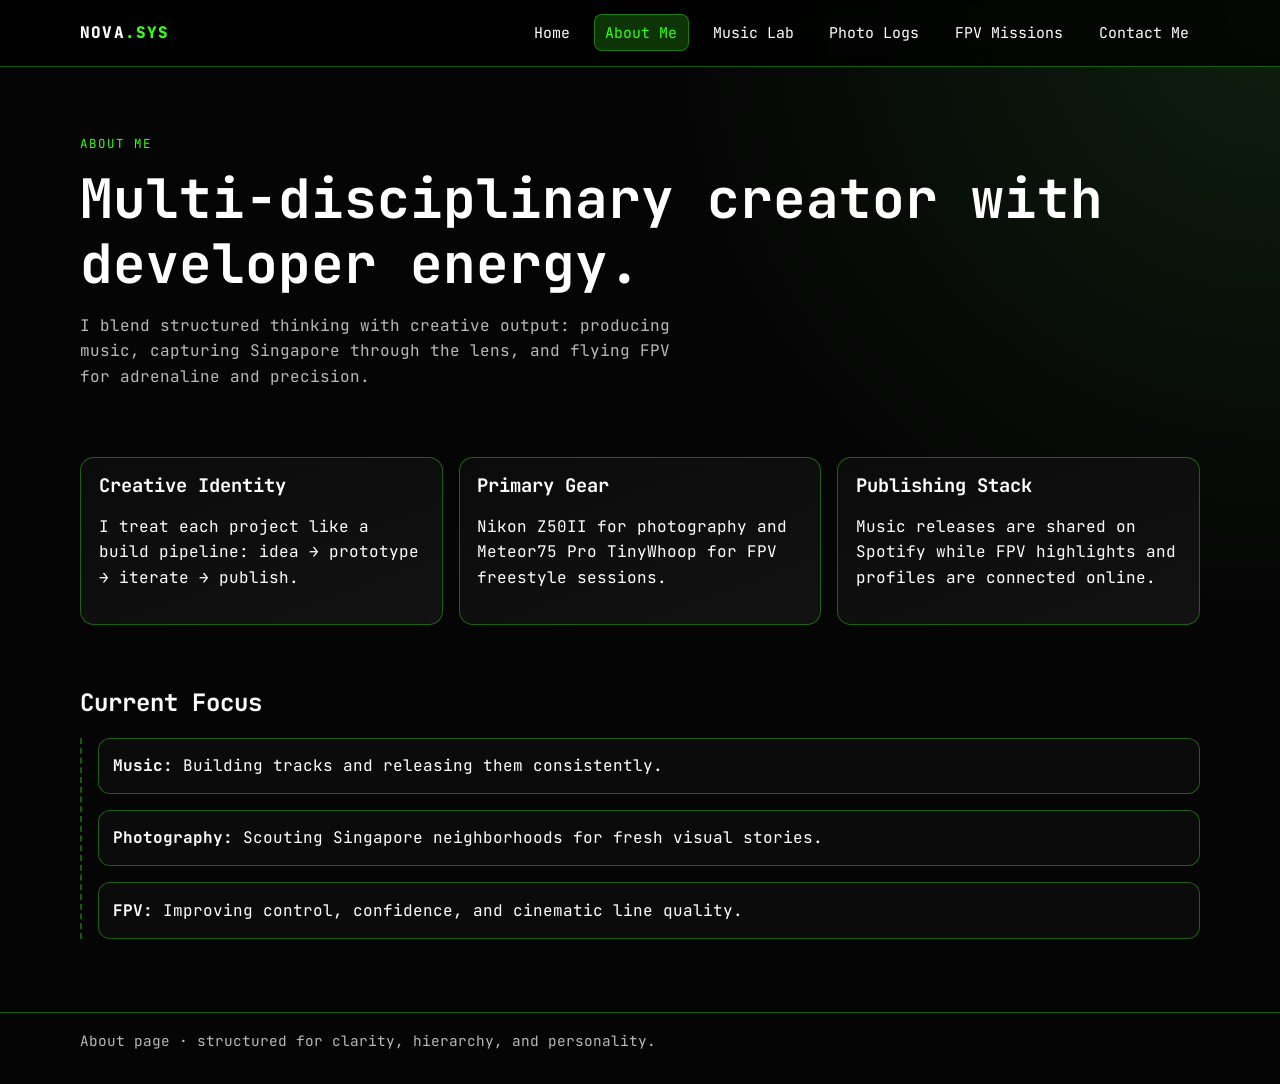
==== about.html @ 656d1f1f "Create multi-page developer-themed portfolio website" ====
<!doctype html>
<html lang="en">
  <head>
    <meta charset="UTF-8" />
    <meta name="viewport" content="width=device-width, initial-scale=1.0" />
    <title>Nova Dev Hub | About Me</title>
    <link rel="preconnect" href="https://fonts.googleapis.com" />
    <link rel="preconnect" href="https://fonts.gstatic.com" crossorigin />
    <link
      href="https://fonts.googleapis.com/css2?family=JetBrains+Mono:wght@400;700;800&display=swap"
      rel="stylesheet"
    />
    <link rel="stylesheet" href="styles.css" />
  </head>
  <body>
    <nav class="top-nav">
      <div class="container nav-inner">
        <a class="brand" href="index.html">NOVA<span>.SYS</span></a>
        <ul class="nav-links">
          <li><a href="index.html">Home</a></li>
          <li><a class="active" href="about.html">About Me</a></li>
          <li><a href="music.html">Music Lab</a></li>
          <li><a href="photography.html">Photo Logs</a></li>
          <li><a href="fpv.html">FPV Missions</a></li>
          <li><a href="contact.html">Contact Me</a></li>
        </ul>
      </div>
    </nav>

    <main class="container">
      <header class="page-header reveal">
        <p class="eyebrow">About me</p>
        <h1>Multi-disciplinary creator with developer energy.</h1>
        <p class="subtitle">
          I blend structured thinking with creative output: producing music, capturing Singapore through the lens,
          and flying FPV for adrenaline and precision.
        </p>
      </header>

      <section class="section grid-3">
        <article class="card reveal">
          <h3>Creative Identity</h3>
          <p>I treat each project like a build pipeline: idea → prototype → iterate → publish.</p>
        </article>
        <article class="card reveal">
          <h3>Primary Gear</h3>
          <p>Nikon Z50II for photography and Meteor75 Pro TinyWhoop for FPV freestyle sessions.</p>
        </article>
        <article class="card reveal">
          <h3>Publishing Stack</h3>
          <p>Music releases are shared on Spotify while FPV highlights and profiles are connected online.</p>
        </article>
      </section>

      <section class="section reveal">
        <h2>Current Focus</h2>
        <div class="timeline">
          <div class="item">
            <strong>Music:</strong> Building tracks and releasing them consistently.
          </div>
          <div class="item">
            <strong>Photography:</strong> Scouting Singapore neighborhoods for fresh visual stories.
          </div>
          <div class="item">
            <strong>FPV:</strong> Improving control, confidence, and cinematic line quality.
          </div>
        </div>
      </section>
    </main>

    <footer>
      <div class="container footer-inner">About page · structured for clarity, hierarchy, and personality.</div>
    </footer>
    <script src="script.js"></script>
  </body>
</html>
---- styles.css ----
:root {
  --bg: #050505;
  --panel: #0b0b0b;
  --panel-2: #121212;
  --text: #ffffff;
  --muted: #b8b8b8;
  --neon: #39ff14;
  --neon-soft: rgba(57, 255, 20, 0.2);
  --border: rgba(57, 255, 20, 0.35);
  --max-width: 1120px;
}

* {
  box-sizing: border-box;
}

html,
body {
  margin: 0;
  padding: 0;
  background: radial-gradient(circle at top right, #0f1f0f 0%, var(--bg) 36%);
  color: var(--text);
  font-family: "JetBrains Mono", monospace;
  line-height: 1.6;
  scroll-behavior: smooth;
}

body {
  min-height: 100vh;
}

a {
  color: var(--neon);
  text-decoration: none;
}

a:hover {
  text-shadow: 0 0 12px var(--neon-soft);
}

.container {
  width: min(var(--max-width), 92vw);
  margin: 0 auto;
}

.top-nav {
  position: sticky;
  top: 0;
  z-index: 100;
  background: rgba(0, 0, 0, 0.72);
  border-bottom: 1px solid var(--border);
  backdrop-filter: blur(8px);
}

.nav-inner {
  display: flex;
  align-items: center;
  justify-content: space-between;
  padding: 0.9rem 0;
}

.brand {
  color: var(--text);
  font-weight: 800;
  letter-spacing: 1.2px;
}

.brand span {
  color: var(--neon);
}

.nav-links {
  list-style: none;
  display: flex;
  flex-wrap: wrap;
  gap: 0.8rem;
  margin: 0;
  padding: 0;
}

.nav-links a {
  display: inline-block;
  padding: 0.35rem 0.65rem;
  border: 1px solid transparent;
  border-radius: 8px;
  color: var(--text);
  font-size: 0.93rem;
  transition: 220ms ease;
}

.nav-links a:hover,
.nav-links a.active {
  border-color: var(--border);
  color: var(--neon);
  background: var(--neon-soft);
}

.hero {
  padding: 5.2rem 0 3rem;
}

.eyebrow {
  color: var(--neon);
  text-transform: uppercase;
  letter-spacing: 2px;
  font-size: 0.78rem;
}

h1,
h2,
h3 {
  line-height: 1.2;
  margin-top: 0;
}

h1 {
  font-size: clamp(2rem, 5vw, 3.4rem);
  margin: 0.5rem 0 1rem;
}

.subtitle {
  max-width: 62ch;
  color: var(--muted);
}

.grid-3 {
  display: grid;
  grid-template-columns: repeat(3, minmax(0, 1fr));
  gap: 1rem;
}

.card {
  background: linear-gradient(160deg, var(--panel), var(--panel-2));
  border: 1px solid var(--border);
  border-radius: 14px;
  padding: 1.1rem;
  box-shadow: 0 0 0 rgba(57, 255, 20, 0);
  transition: transform 260ms ease, box-shadow 260ms ease, border-color 260ms ease;
}

.card:hover {
  transform: translateY(-4px);
  box-shadow: 0 0 22px var(--neon-soft);
  border-color: rgba(57, 255, 20, 0.6);
}

.card h3 {
  margin-bottom: 0.6rem;
}

.pill {
  display: inline-block;
  font-size: 0.75rem;
  color: #001500;
  background: var(--neon);
  border-radius: 999px;
  padding: 0.15rem 0.6rem;
  margin-bottom: 0.6rem;
  font-weight: 700;
}

.section {
  padding: 2rem 0;
}

.cta-row {
  display: flex;
  gap: 0.8rem;
  flex-wrap: wrap;
  margin-top: 1rem;
}

.btn {
  display: inline-flex;
  align-items: center;
  justify-content: center;
  border-radius: 9px;
  padding: 0.65rem 1rem;
  border: 1px solid var(--border);
  font-weight: 700;
  transition: 220ms ease;
}

.btn.primary {
  background: var(--neon);
  color: #011300;
}

.btn.secondary {
  color: var(--text);
  background: transparent;
}

.btn:hover {
  transform: translateY(-1px);
}

.page-header {
  padding: 3.4rem 0 1.2rem;
}

.timeline {
  border-left: 2px dashed var(--border);
  padding-left: 1rem;
  display: grid;
  gap: 1rem;
}

.timeline .item {
  background: var(--panel);
  border: 1px solid var(--border);
  border-radius: 12px;
  padding: 0.9rem;
}

label {
  font-weight: 700;
}

input,
textarea {
  width: 100%;
  background: #080808;
  border: 1px solid var(--border);
  border-radius: 8px;
  color: var(--text);
  padding: 0.65rem;
  font-family: inherit;
}

textarea {
  min-height: 150px;
  resize: vertical;
}

form {
  display: grid;
  gap: 0.8rem;
}

footer {
  margin-top: 2.6rem;
  border-top: 1px solid var(--border);
  color: var(--muted);
}

.footer-inner {
  padding: 1rem 0 2rem;
  font-size: 0.9rem;
}

.reveal {
  opacity: 0;
  transform: translateY(10px);
  transition: opacity 550ms ease, transform 550ms ease;
}

.reveal.visible {
  opacity: 1;
  transform: translateY(0);
}

@media (max-width: 900px) {
  .grid-3 {
    grid-template-columns: 1fr;
  }

  .nav-inner {
    flex-direction: column;
    align-items: flex-start;
    gap: 0.65rem;
  }
}
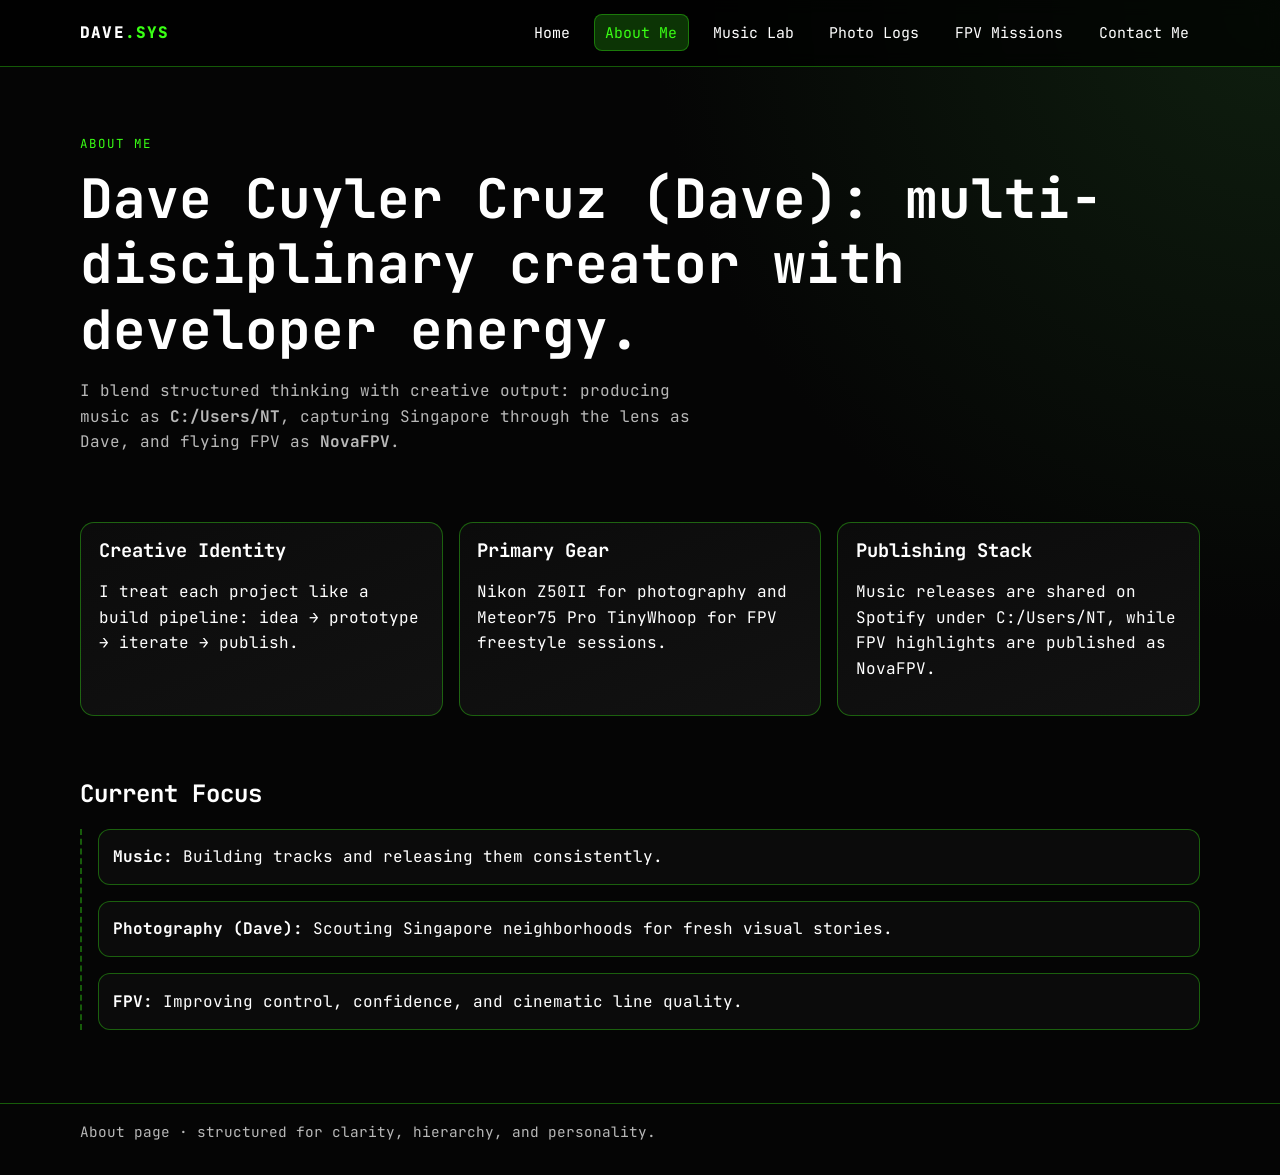
==== commit dec1e3cc: "Update site identity with Dave name and creator pseudonyms" ====
--- a/about.html
+++ b/about.html
@@ -15,7 +15,7 @@
   <body>
     <nav class="top-nav">
       <div class="container nav-inner">
-        <a class="brand" href="index.html">NOVA<span>.SYS</span></a>
+        <a class="brand" href="index.html">DAVE<span>.SYS</span></a>
         <ul class="nav-links">
           <li><a href="index.html">Home</a></li>
           <li><a class="active" href="about.html">About Me</a></li>
@@ -30,10 +30,9 @@
     <main class="container">
       <header class="page-header reveal">
         <p class="eyebrow">About me</p>
-        <h1>Multi-disciplinary creator with developer energy.</h1>
+        <h1>Dave Cuyler Cruz (Dave): multi-disciplinary creator with developer energy.</h1>
         <p class="subtitle">
-          I blend structured thinking with creative output: producing music, capturing Singapore through the lens,
-          and flying FPV for adrenaline and precision.
+          I blend structured thinking with creative output: producing music as <strong>C:/Users/NT</strong>, capturing Singapore through the lens as Dave, and flying FPV as <strong>NovaFPV</strong>.
         </p>
       </header>
 
@@ -48,7 +47,7 @@
         </article>
         <article class="card reveal">
           <h3>Publishing Stack</h3>
-          <p>Music releases are shared on Spotify while FPV highlights and profiles are connected online.</p>
+          <p>Music releases are shared on Spotify under C:/Users/NT, while FPV highlights are published as NovaFPV.</p>
         </article>
       </section>
 
@@ -59,7 +58,7 @@
             <strong>Music:</strong> Building tracks and releasing them consistently.
           </div>
           <div class="item">
-            <strong>Photography:</strong> Scouting Singapore neighborhoods for fresh visual stories.
+            <strong>Photography (Dave):</strong> Scouting Singapore neighborhoods for fresh visual stories.
           </div>
           <div class="item">
             <strong>FPV:</strong> Improving control, confidence, and cinematic line quality.
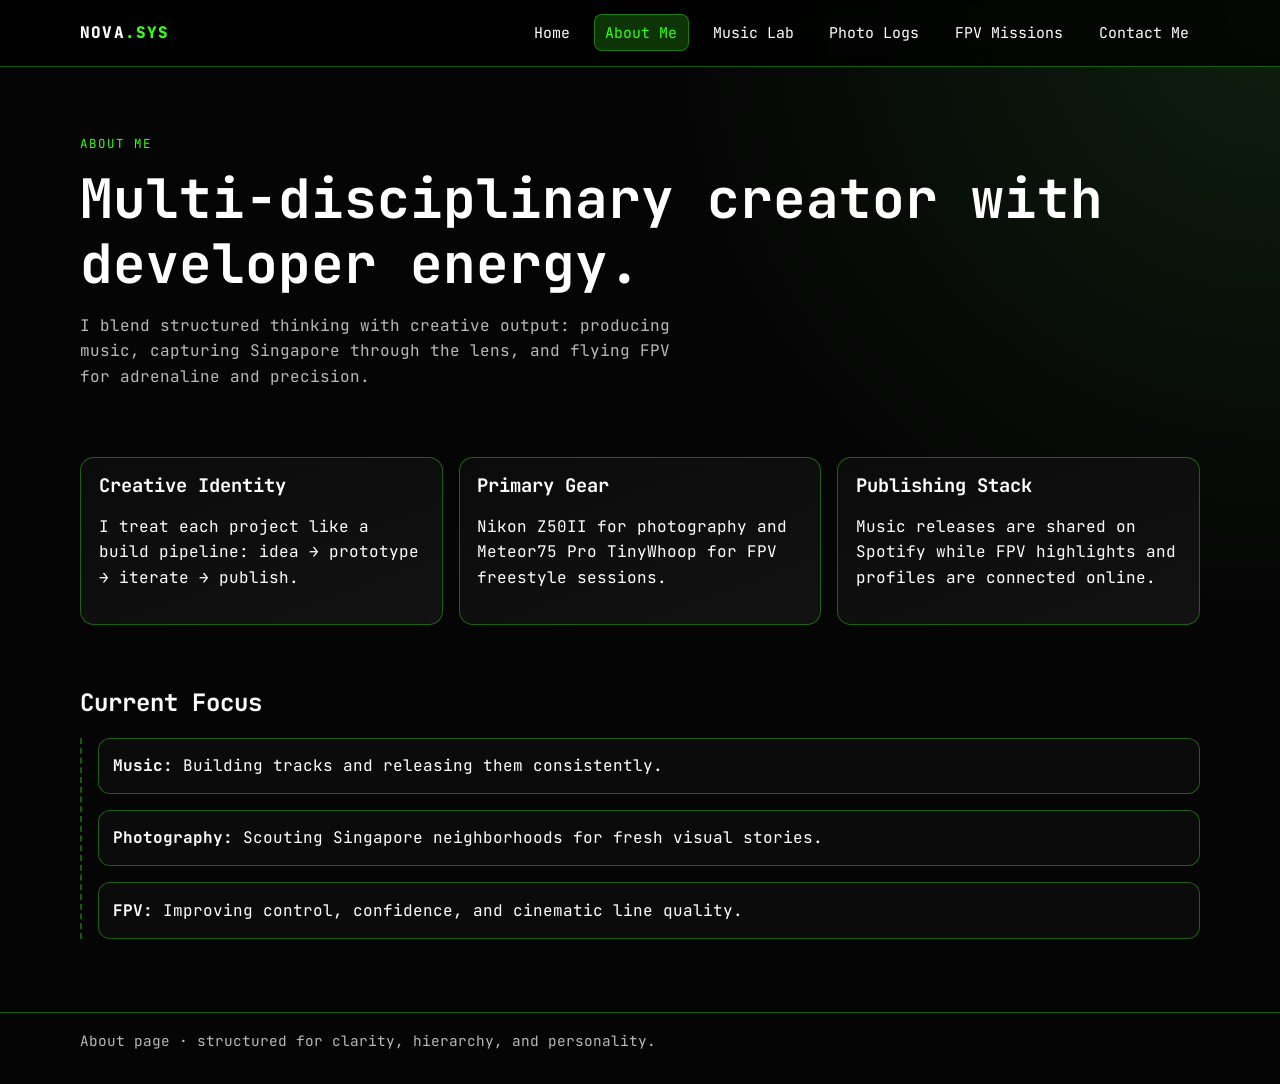
==== commit 134f7126: "Merge branch 'main' into codex/create-personal-interests-website-hf38bs" ====
--- a/about.html
+++ b/about.html
@@ -15,7 +15,7 @@
   <body>
     <nav class="top-nav">
       <div class="container nav-inner">
-        <a class="brand" href="index.html">DAVE<span>.SYS</span></a>
+        <a class="brand" href="index.html">NOVA<span>.SYS</span></a>
         <ul class="nav-links">
           <li><a href="index.html">Home</a></li>
           <li><a class="active" href="about.html">About Me</a></li>
@@ -30,9 +30,10 @@
     <main class="container">
       <header class="page-header reveal">
         <p class="eyebrow">About me</p>
-        <h1>Dave Cuyler Cruz (Dave): multi-disciplinary creator with developer energy.</h1>
+        <h1>Multi-disciplinary creator with developer energy.</h1>
         <p class="subtitle">
-          I blend structured thinking with creative output: producing music as <strong>C:/Users/NT</strong>, capturing Singapore through the lens as Dave, and flying FPV as <strong>NovaFPV</strong>.
+          I blend structured thinking with creative output: producing music, capturing Singapore through the lens,
+          and flying FPV for adrenaline and precision.
         </p>
       </header>
 
@@ -47,7 +48,7 @@
         </article>
         <article class="card reveal">
           <h3>Publishing Stack</h3>
-          <p>Music releases are shared on Spotify under C:/Users/NT, while FPV highlights are published as NovaFPV.</p>
+          <p>Music releases are shared on Spotify while FPV highlights and profiles are connected online.</p>
         </article>
       </section>
 
@@ -58,7 +59,7 @@
             <strong>Music:</strong> Building tracks and releasing them consistently.
           </div>
           <div class="item">
-            <strong>Photography (Dave):</strong> Scouting Singapore neighborhoods for fresh visual stories.
+            <strong>Photography:</strong> Scouting Singapore neighborhoods for fresh visual stories.
           </div>
           <div class="item">
             <strong>FPV:</strong> Improving control, confidence, and cinematic line quality.
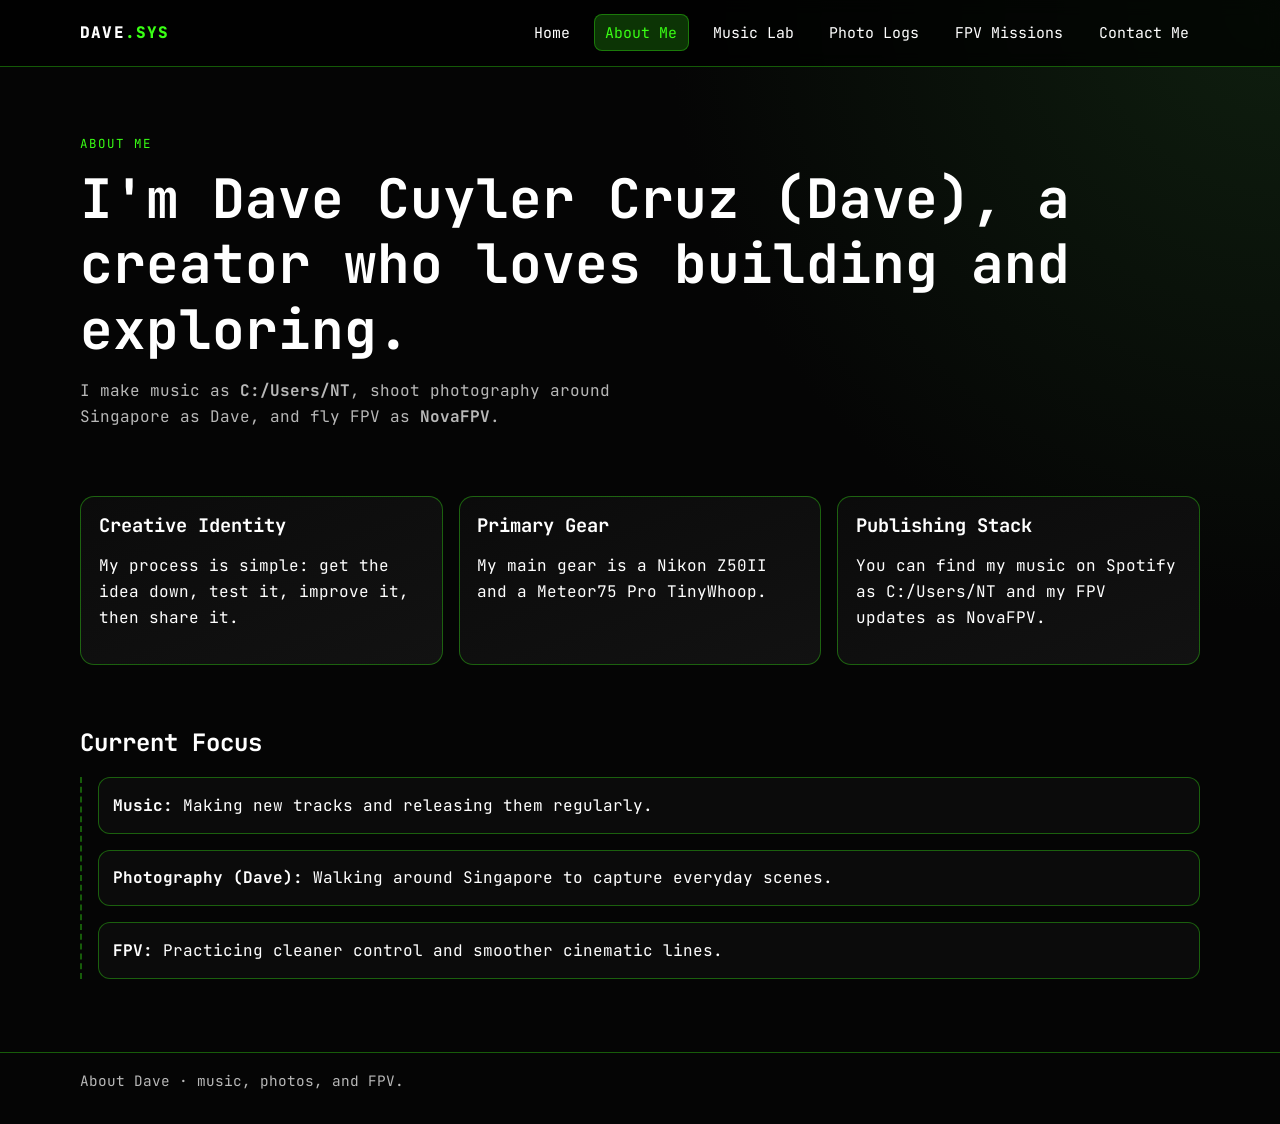
==== commit c2604746: "Refine page copy to sound more natural and conversational" ====
--- a/about.html
+++ b/about.html
@@ -15,7 +15,7 @@
   <body>
     <nav class="top-nav">
       <div class="container nav-inner">
-        <a class="brand" href="index.html">NOVA<span>.SYS</span></a>
+        <a class="brand" href="index.html">DAVE<span>.SYS</span></a>
         <ul class="nav-links">
           <li><a href="index.html">Home</a></li>
           <li><a class="active" href="about.html">About Me</a></li>
@@ -30,25 +30,24 @@
     <main class="container">
       <header class="page-header reveal">
         <p class="eyebrow">About me</p>
-        <h1>Multi-disciplinary creator with developer energy.</h1>
+        <h1>I'm Dave Cuyler Cruz (Dave), a creator who loves building and exploring.</h1>
         <p class="subtitle">
-          I blend structured thinking with creative output: producing music, capturing Singapore through the lens,
-          and flying FPV for adrenaline and precision.
+          I make music as <strong>C:/Users/NT</strong>, shoot photography around Singapore as Dave, and fly FPV as <strong>NovaFPV</strong>.
         </p>
       </header>
 
       <section class="section grid-3">
         <article class="card reveal">
           <h3>Creative Identity</h3>
-          <p>I treat each project like a build pipeline: idea → prototype → iterate → publish.</p>
+          <p>My process is simple: get the idea down, test it, improve it, then share it.</p>
         </article>
         <article class="card reveal">
           <h3>Primary Gear</h3>
-          <p>Nikon Z50II for photography and Meteor75 Pro TinyWhoop for FPV freestyle sessions.</p>
+          <p>My main gear is a Nikon Z50II and a Meteor75 Pro TinyWhoop.</p>
         </article>
         <article class="card reveal">
           <h3>Publishing Stack</h3>
-          <p>Music releases are shared on Spotify while FPV highlights and profiles are connected online.</p>
+          <p>You can find my music on Spotify as C:/Users/NT and my FPV updates as NovaFPV.</p>
         </article>
       </section>
 
@@ -56,20 +55,20 @@
         <h2>Current Focus</h2>
         <div class="timeline">
           <div class="item">
-            <strong>Music:</strong> Building tracks and releasing them consistently.
+            <strong>Music:</strong> Making new tracks and releasing them regularly.
           </div>
           <div class="item">
-            <strong>Photography:</strong> Scouting Singapore neighborhoods for fresh visual stories.
+            <strong>Photography (Dave):</strong> Walking around Singapore to capture everyday scenes.
           </div>
           <div class="item">
-            <strong>FPV:</strong> Improving control, confidence, and cinematic line quality.
+            <strong>FPV:</strong> Practicing cleaner control and smoother cinematic lines.
           </div>
         </div>
       </section>
     </main>
 
     <footer>
-      <div class="container footer-inner">About page · structured for clarity, hierarchy, and personality.</div>
+      <div class="container footer-inner">About Dave · music, photos, and FPV.</div>
     </footer>
     <script src="script.js"></script>
   </body>
